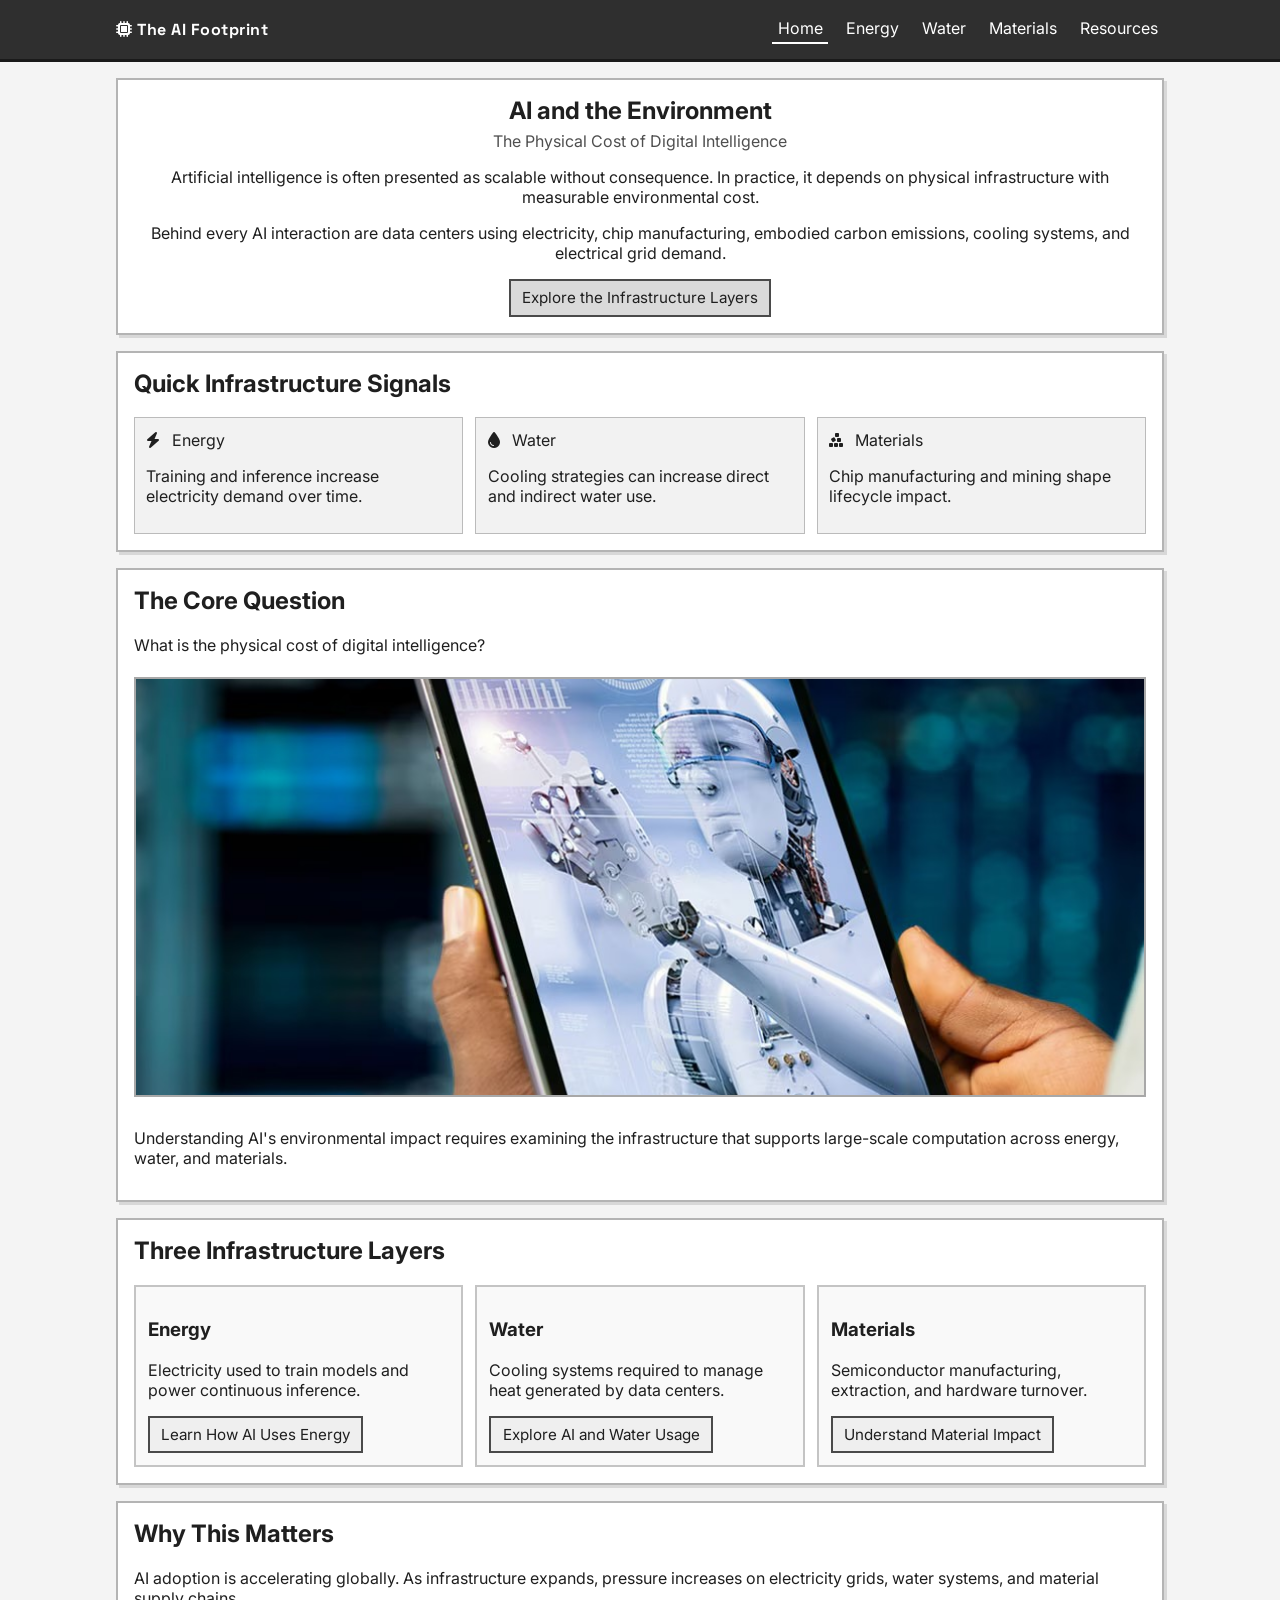
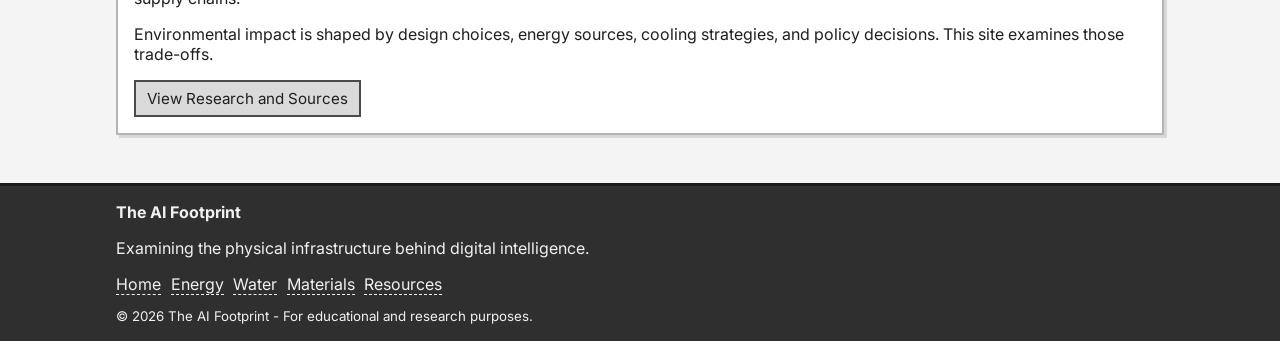
==== index.html @ ba65bb54 "Initial project 2 website Made-with: Cursor" ====
<!doctype html>
<html lang="en">
<head>
  <meta charset="utf-8">
  <meta name="viewport" content="width=device-width, initial-scale=1">
  <title>The AI Footprint | Home</title>
  <link rel="preconnect" href="https://fonts.googleapis.com">
  <link rel="preconnect" href="https://fonts.gstatic.com" crossorigin>
  <link href="https://fonts.googleapis.com/css2?family=Inter:wght@400;600;700&family=Space+Grotesk:wght@600;700&display=swap" rel="stylesheet">
  <link rel="stylesheet" href="https://cdnjs.cloudflare.com/ajax/libs/font-awesome/6.5.2/css/all.min.css">
  <link rel="stylesheet" href="css/styles.css">
</head>
<body>
  <header class="site-header">
    <div class="header-inner">
      <div class="logo"><i class="fa-solid fa-microchip"></i> The AI Footprint</div>
      <button class="menu-toggle" type="button"><i class="fa-solid fa-bars"></i> Menu</button>
      <nav class="site-nav">
        <a class="active" href="index.html">Home</a>
        <a href="energy.html">Energy</a>
        <a href="water.html">Water</a>
        <a href="materials.html">Materials</a>
        <a href="resources.html">Resources</a>
      </nav>
    </div>
  </header>

  <main class="container">
    <section class="rough-panel hero">
      <h1>AI and the Environment</h1>
      <p class="subtitle">The Physical Cost of Digital Intelligence</p>
      <p>
        Artificial intelligence is often presented as scalable without consequence. In practice, it depends on physical
        infrastructure with measurable environmental cost.
      </p>
      <p>
        Behind every AI interaction are data centers using electricity, chip manufacturing, embodied carbon emissions,
        cooling systems, and electrical grid demand.
      </p>
      <a class="btn" href="#layers">Explore the Infrastructure Layers</a>
    </section>

    <section class="rough-panel">
      <h2 class="section-head">Quick Infrastructure Signals</h2>
      <div class="quick-facts">
        <div class="fact"><span class="icon-label"><i class="fa-solid fa-bolt"></i> Energy</span><p>Training and inference increase electricity demand over time.</p></div>
        <div class="fact"><span class="icon-label"><i class="fa-solid fa-droplet"></i> Water</span><p>Cooling strategies can increase direct and indirect water use.</p></div>
        <div class="fact"><span class="icon-label"><i class="fa-solid fa-cubes-stacked"></i> Materials</span><p>Chip manufacturing and mining shape lifecycle impact.</p></div>
      </div>
    </section>

    <section class="rough-panel">
      <h2 class="section-head">The Core Question</h2>
      <p>What is the physical cost of digital intelligence?</p>
      <img class="core-image" src="img/core-question.png" alt="Robot displayed on a tablet screen representing artificial intelligence infrastructure.">
      <p>
        Understanding AI's environmental impact requires examining the infrastructure that supports large-scale
        computation across energy, water, and materials.
      </p>
    </section>

    <section class="rough-panel" id="layers">
      <h2 class="section-head">Three Infrastructure Layers</h2>
      <div class="layer-grid">
        <article class="card">
          <h3>Energy</h3>
          <p>Electricity used to train models and power continuous inference.</p>
          <a class="ghost-btn" href="energy.html">Learn How AI Uses Energy</a>
        </article>
        <article class="card">
          <h3>Water</h3>
          <p>Cooling systems required to manage heat generated by data centers.</p>
          <a class="ghost-btn" href="water.html">Explore AI and Water Usage</a>
        </article>
        <article class="card">
          <h3>Materials</h3>
          <p>Semiconductor manufacturing, extraction, and hardware turnover.</p>
          <a class="ghost-btn" href="materials.html">Understand Material Impact</a>
        </article>
      </div>
    </section>

    <section class="rough-panel">
      <h2 class="section-head">Why This Matters</h2>
      <p>
        AI adoption is accelerating globally. As infrastructure expands, pressure increases on electricity grids, water
        systems, and material supply chains.
      </p>
      <p>
        Environmental impact is shaped by design choices, energy sources, cooling strategies, and policy decisions. This
        site examines those trade-offs.
      </p>
      <a class="btn" href="resources.html">View Research and Sources</a>
    </section>
  </main>

  <footer class="site-footer">
    <div class="footer-inner">
      <strong>The AI Footprint</strong>
      <p>Examining the physical infrastructure behind digital intelligence.</p>
      <nav class="footer-nav">
        <a href="index.html">Home</a>
        <a href="energy.html">Energy</a>
        <a href="water.html">Water</a>
        <a href="materials.html">Materials</a>
        <a href="resources.html">Resources</a>
      </nav>
      <small>&copy; 2026 The AI Footprint - For educational and research purposes.</small>
    </div>
  </footer>

  <script src="js/script.js"></script>
</body>
</html>
---- css/styles.css ----
* {
  box-sizing: border-box;
}

body {
  margin: 0;
  font-family: "Inter", Arial, Helvetica, sans-serif;
  color: #1f1f1f;
  background: #f4f4f4;
}

a {
  color: inherit;
}

.site-header {
  position: relative;
  z-index: 1000;
  background: #2f2f2f;
  color: #fff;
  border-bottom: 3px solid #1a1a1a;
}

.header-inner {
  max-width: 1080px;
  margin: 0 auto;
  padding: 0.9rem 1rem;
  display: flex;
  align-items: center;
  justify-content: space-between;
}

.logo {
  font-family: "Space Grotesk", Arial, Helvetica, sans-serif;
  font-weight: 700;
  letter-spacing: 0.5px;
}

.menu-toggle {
  display: none;
  background: #404040;
  border: 1px solid #666;
  color: #fff;
  padding: 0.35rem 0.55rem;
  cursor: pointer;
}

.site-nav {
  display: flex;
  gap: 0.75rem;
}

.site-nav a {
  text-decoration: none;
  padding: 0.25rem 0.35rem;
  border-bottom: 2px solid transparent;
}

.site-nav a:hover,
.site-nav a.active {
  border-bottom-color: #fff;
}

.container {
  max-width: 1080px;
  margin: 0 auto;
  padding: 1rem;
}

.rough-panel {
  background: #fff;
  border: 2px solid #b4b4b4;
  box-shadow: 3px 3px 0 #d8d8d8;
  margin-bottom: 1rem;
  padding: 1rem;
  animation: fadeInUp 0.5s ease both;
}

.hero {
  text-align: center;
}

.hero h1 {
  margin: 0 0 0.4rem;
}

.subtitle {
  margin: 0.3rem 0 1rem;
  color: #4f4f4f;
}

.btn-row {
  display: flex;
  flex-wrap: wrap;
  gap: 0.6rem;
}

.btn,
.ghost-btn {
  display: inline-block;
  text-decoration: none;
  border: 2px solid #4a4a4a;
  background: #dadada;
  color: #1f1f1f;
  padding: 0.45rem 0.7rem;
  font-size: 0.95rem;
}

.ghost-btn {
  background: #efefef;
}

.layer-grid,
.three-col {
  display: grid;
  grid-template-columns: repeat(3, 1fr);
  gap: 0.75rem;
}

.card {
  border: 2px solid #c4c4c4;
  background: #f9f9f9;
  padding: 0.75rem;
}

.image-block {
  width: 100%;
  height: 120px;
  background: linear-gradient(120deg, #d9d9d9, #b9b9b9);
  border: 2px solid #a8a8a8;
  margin: 0.4rem 0 0.7rem;
}

.core-image {
  width: 100%;
  max-height: 420px;
  object-fit: cover;
  border: 2px solid #a8a8a8;
  margin: 0.4rem 0 0.7rem;
}

.topic-image {
  width: 100%;
  max-height: 320px;
  object-fit: cover;
  border: 2px solid #a8a8a8;
  margin: 0.35rem 0 0.7rem;
}

.section-head {
  margin-top: 0;
}

.icon-label {
  display: inline-flex;
  align-items: center;
  gap: 0.4rem;
}

.quick-facts {
  display: grid;
  grid-template-columns: repeat(3, 1fr);
  gap: 0.75rem;
}

.fact {
  background: #f2f2f2;
  border: 1px solid #bbb;
  padding: 0.7rem;
}

.fact i {
  margin-right: 0.35rem;
}

.info-table {
  width: 100%;
  border-collapse: collapse;
}

.info-table th,
.info-table td {
  border: 1px solid #999;
  text-align: left;
  vertical-align: top;
  padding: 0.5rem;
  font-size: 0.95rem;
}

.accordion-item {
  border: 1px solid #9e9e9e;
  margin-bottom: 0.5rem;
  background: #f8f8f8;
}

.accordion-btn {
  width: 100%;
  text-align: left;
  border: 0;
  background: #dcdcdc;
  padding: 0.6rem;
  cursor: pointer;
  font-weight: 600;
}

.accordion-panel {
  padding: 0.7rem;
  display: none;
}

.accordion-item.open .accordion-panel {
  display: block;
}

.site-footer {
  margin-top: 1rem;
  background: #2f2f2f;
  color: #f1f1f1;
  border-top: 3px solid #1a1a1a;
}

.footer-inner {
  max-width: 1080px;
  margin: 0 auto;
  padding: 1rem;
}

.footer-nav {
  display: flex;
  flex-wrap: wrap;
  gap: 0.6rem;
  margin: 0.6rem 0;
}

.footer-nav a {
  text-decoration: none;
  border-bottom: 1px dashed #f1f1f1;
}

@keyframes fadeInUp {
  from {
    opacity: 0;
    transform: translateY(8px);
  }
  to {
    opacity: 1;
    transform: translateY(0);
  }
}

@media (max-width: 900px) {
  .layer-grid,
  .three-col,
  .quick-facts {
    grid-template-columns: 1fr;
  }

  .menu-toggle {
    display: inline-block;
  }

  .site-nav {
    position: absolute;
    right: 1rem;
    top: 56px;
    z-index: 1001;
    background: #383838;
    border: 1px solid #5d5d5d;
    padding: 0.65rem;
    flex-direction: column;
    min-width: 180px;
    opacity: 0;
    transform: translateY(-6px);
    pointer-events: none;
    transition: opacity 0.2s ease, transform 0.2s ease;
  }

  .site-nav.open {
    opacity: 1;
    transform: translateY(0);
    pointer-events: auto;
    z-index: 1001;
  }

  .header-inner {
    position: relative;
  }
}
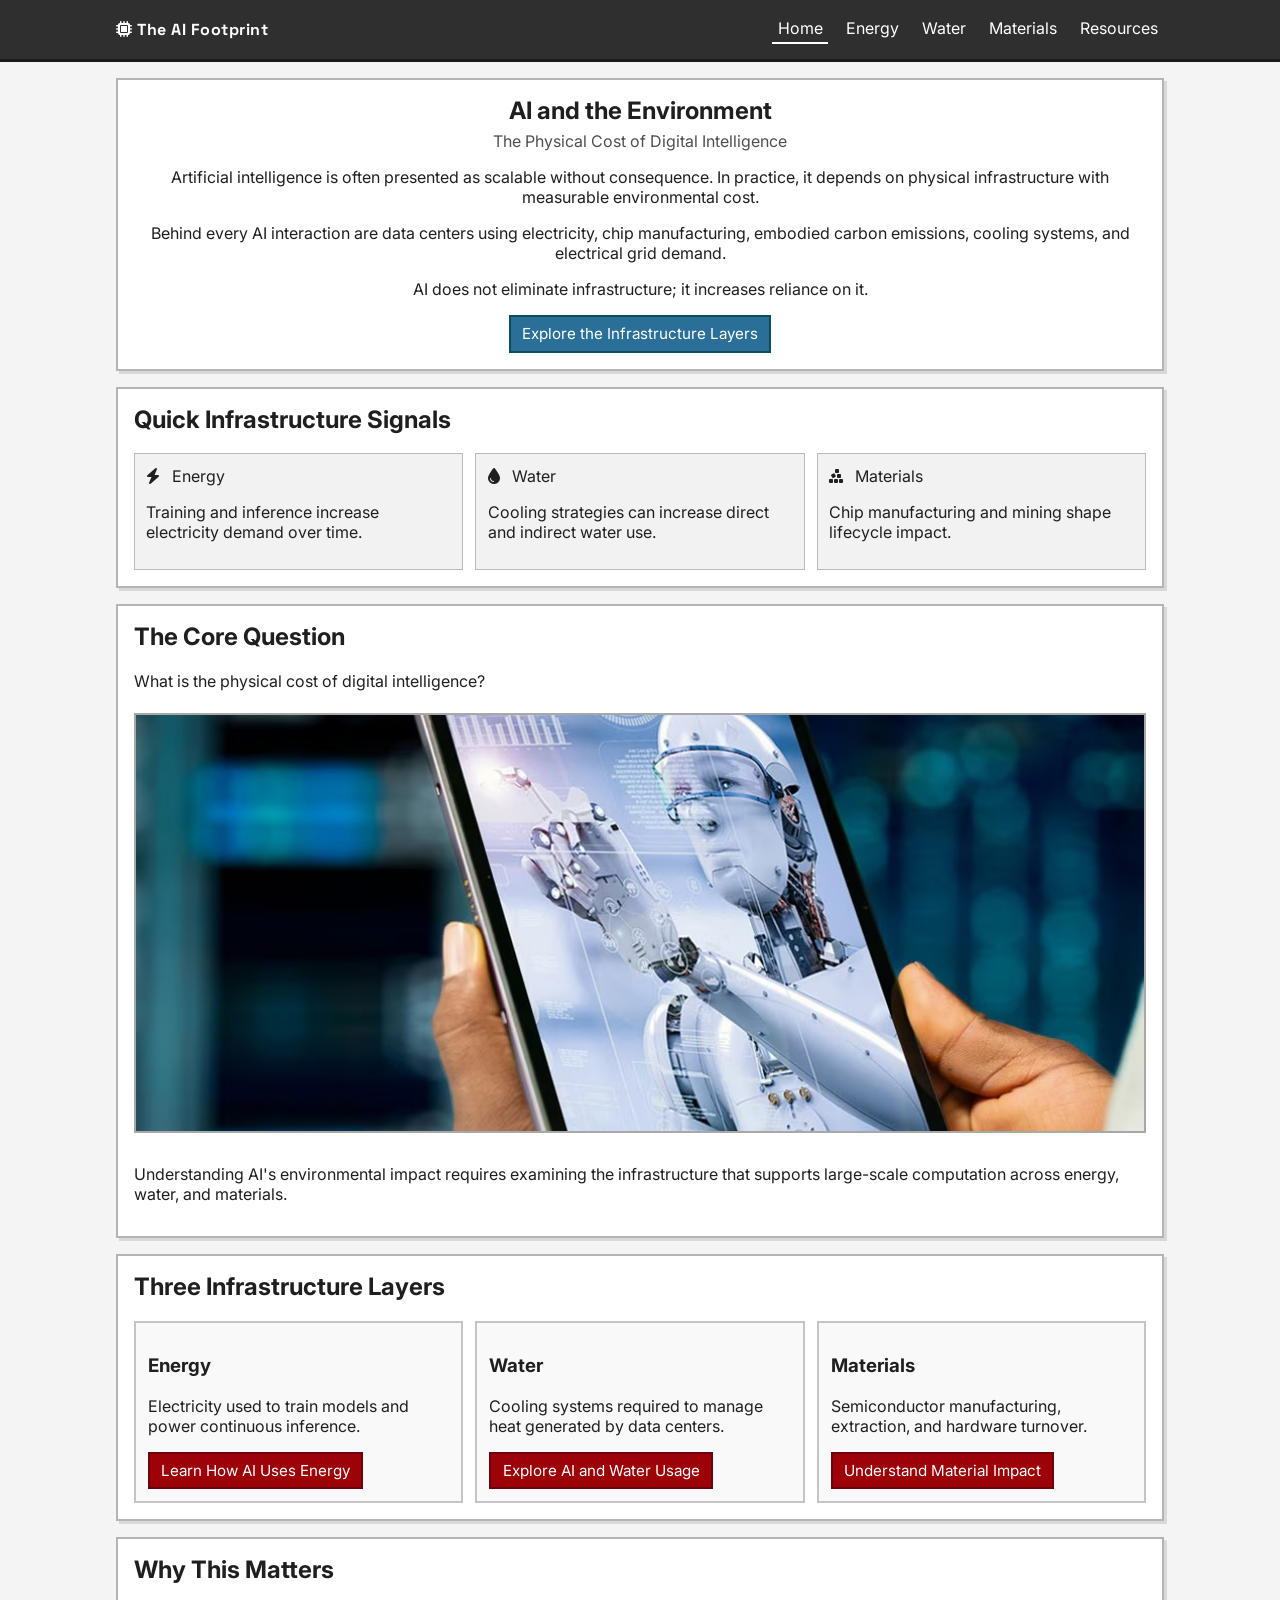
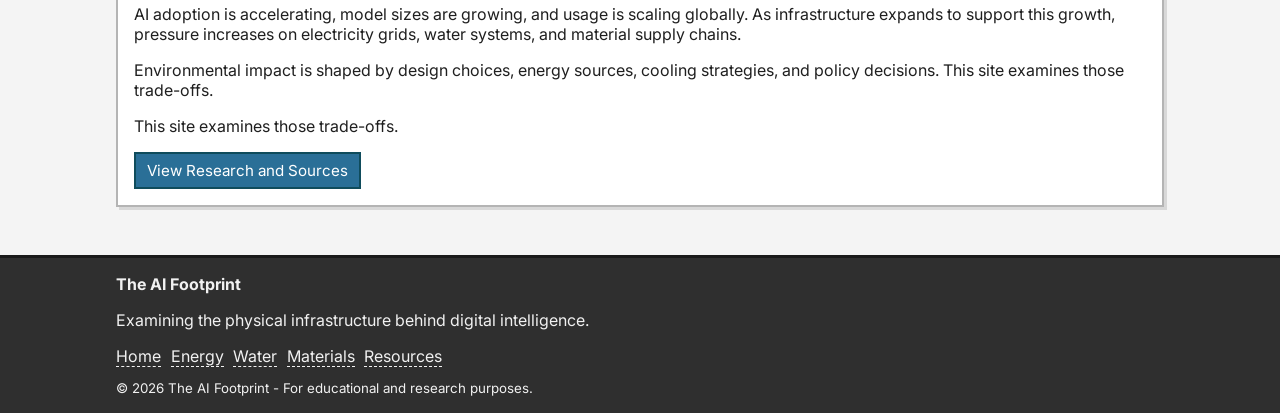
==== commit 0d641ea2: "Sync site files from Dreamweaver (OneDrive)" ====
--- a/index.html
+++ b/index.html
@@ -37,6 +37,9 @@
         Behind every AI interaction are data centers using electricity, chip manufacturing, embodied carbon emissions,
         cooling systems, and electrical grid demand.
       </p>
+	  <p>
+		AI does not eliminate infrastructure; it increases reliance on it.
+	  </p>
       <a class="btn" href="#layers">Explore the Infrastructure Layers</a>
     </section>
 
@@ -83,13 +86,16 @@
     <section class="rough-panel">
       <h2 class="section-head">Why This Matters</h2>
       <p>
-        AI adoption is accelerating globally. As infrastructure expands, pressure increases on electricity grids, water
-        systems, and material supply chains.
+        AI adoption is accelerating, model sizes are growing, and usage is scaling globally. As
+		infrastructure expands to support this growth, pressure increases on electricity grids,
+		water systems, and material supply chains.
       </p>
       <p>
         Environmental impact is shaped by design choices, energy sources, cooling strategies, and policy decisions. This
         site examines those trade-offs.
       </p>
+		<p>This
+        site examines those trade-offs.</p>
       <a class="btn" href="resources.html">View Research and Sources</a>
     </section>
   </main>
--- a/css/styles.css
+++ b/css/styles.css
@@ -82,6 +82,7 @@
 
 .hero h1 {
   margin: 0 0 0.4rem;
+  animation: heroTitlePulse 2.5s ease-in-out infinite;
 }
 
 .subtitle {
@@ -99,15 +100,27 @@
 .ghost-btn {
   display: inline-block;
   text-decoration: none;
-  border: 2px solid #4a4a4a;
-  background: #dadada;
-  color: #1f1f1f;
+  border: 2px solid #0f4c5c;
+  background: #2a6f97;
+  color: #ffffff;
   padding: 0.45rem 0.7rem;
   font-size: 0.95rem;
+  transition: background 0.2s ease, transform 0.2s ease;
 }
 
 .ghost-btn {
-  background: #efefef;
+  border-color: #6a040f;
+  background: #9d0208;
+}
+
+.btn:hover,
+.ghost-btn:hover {
+  background: #1d3557;
+  transform: translateY(-1px);
+}
+
+.ghost-btn:hover {
+  background: #7b0206;
 }
 
 .layer-grid,
@@ -208,6 +221,15 @@
   display: none;
 }
 
+.accordion-panel > * {
+  margin-top: 0;
+  margin-bottom: 0;
+}
+
+.accordion-panel > * + * {
+  margin-top: 0.75rem;
+}
+
 .accordion-item.open .accordion-panel {
   display: block;
 }
@@ -245,6 +267,26 @@
   to {
     opacity: 1;
     transform: translateY(0);
+  }
+}
+
+@keyframes heroTitlePulse {
+  0%,
+  100% {
+    opacity: 1;
+    letter-spacing: 0.02em;
+    text-shadow: none;
+  }
+  50% {
+    opacity: 0.9;
+    letter-spacing: 0.06em;
+    text-shadow: 0 0 14px rgba(42, 111, 151, 0.45);
+  }
+}
+
+@media (prefers-reduced-motion: reduce) {
+  .hero h1 {
+    animation: none;
   }
 }
 
